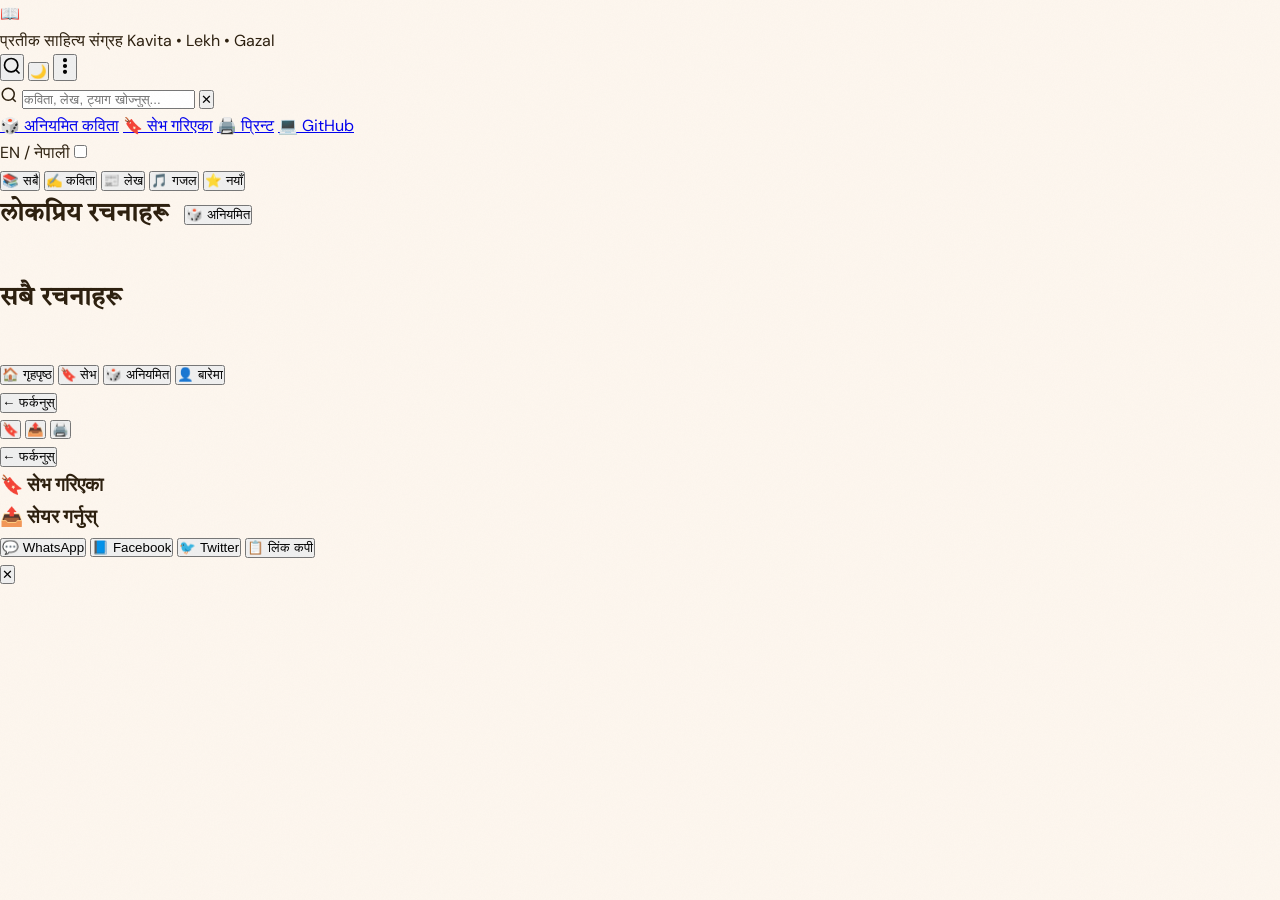
==== index.html @ ff5b73d1 "Add files via upload" ====
<!DOCTYPE html>
<html lang="ne" data-theme="light">
<head>
  <meta charset="UTF-8" />
  <meta name="viewport" content="width=device-width, initial-scale=1.0" />
  <title>प्रतीक साहित्य संग्रह</title>
  <link rel="stylesheet" href="css/style.css" />
  <link rel="stylesheet" href="css/print.css" media="print" />
  <link href="https://fonts.googleapis.com/css2?family=Tiro+Devanagari+Hindi:ital@0;1&family=Noto+Sans+Devanagari:wght@400;600;700&family=Playfair+Display:wght@700&family=DM+Sans:wght@400;500&display=swap" rel="stylesheet" />
</head>
<body>

<!-- HEADER -->
<header class="header" id="header">
  <div class="header-left">
    <div class="logo-icon">📖</div>
    <div class="logo-text">
      <span class="logo-main">प्रतीक साहित्य संग्रह</span>
      <span class="logo-sub">Kavita • Lekh • Gazal</span>
    </div>
  </div>
  <div class="header-right">
    <button class="icon-btn" id="searchToggleBtn" title="Search">
      <svg width="20" height="20" viewBox="0 0 24 24" fill="none" stroke="currentColor" stroke-width="2"><circle cx="11" cy="11" r="8"/><line x1="21" y1="21" x2="16.65" y2="16.65"/></svg>
    </button>
    <button class="icon-btn" id="themeBtn" title="Toggle Theme">🌙</button>
    <button class="icon-btn" id="menuBtn" title="Menu">
      <svg width="20" height="20" viewBox="0 0 24 24" fill="none" stroke="currentColor" stroke-width="2"><circle cx="12" cy="5" r="1.5" fill="currentColor"/><circle cx="12" cy="12" r="1.5" fill="currentColor"/><circle cx="12" cy="19" r="1.5" fill="currentColor"/></svg>
    </button>
  </div>
</header>

<!-- Search Bar -->
<div class="search-bar-wrap" id="searchBarWrap">
  <div class="search-inner">
    <svg width="18" height="18" viewBox="0 0 24 24" fill="none" stroke="currentColor" stroke-width="2"><circle cx="11" cy="11" r="8"/><line x1="21" y1="21" x2="16.65" y2="16.65"/></svg>
    <input type="text" id="searchInput" placeholder="कविता, लेख, ट्याग खोज्नुस्..." autocomplete="off" />
    <button id="searchClose">✕</button>
  </div>
  <div class="search-results" id="searchResults"></div>
</div>

<!-- 3-dots Dropdown Menu -->
<div class="dropdown-menu" id="dropdownMenu">
  <a href="#" onclick="showRandomPoem()">🎲 <span data-en="Random Poem" data-ne="अनियमित कविता">अनियमित कविता</span></a>
  <a href="#" onclick="showBookmarks()">🔖 <span data-en="Bookmarks" data-ne="सेभ गरिएका">सेभ गरिएका</span></a>
  <a href="#" onclick="window.print()">🖨️ <span data-en="Print" data-ne="प्रिन्ट">प्रिन्ट</span></a>
  <a href="https://github.com/pratik/kavita-sangrah" target="_blank">💻 <span data-en="GitHub" data-ne="GitHub">GitHub</span></a>
  <div class="menu-divider"></div>
  <div class="lang-toggle-wrap">
    <span>EN / नेपाली</span>
    <label class="toggle-switch">
      <input type="checkbox" id="langToggle" />
      <span class="slider"></span>
    </label>
  </div>
</div>

<!-- HERO / FEATURED SECTION (Swapping) -->
<section class="hero-section" id="heroSection">
  <div class="hero-slides" id="heroSlides">
    <!-- Slides inserted by JS -->
  </div>
  <div class="hero-dots" id="heroDots"></div>
</section>

<!-- CATEGORY TABS -->
<section class="category-tabs">
  <button class="tab active" data-filter="all">📚 <span data-en="All" data-ne="सबै">सबै</span></button>
  <button class="tab" data-filter="kavita">✍️ <span data-en="Poem" data-ne="कविता">कविता</span></button>
  <button class="tab" data-filter="lekh">📰 <span data-en="Essay" data-ne="लेख">लेख</span></button>
  <button class="tab" data-filter="gazal">🎵 <span data-en="Gazal" data-ne="गजल">गजल</span></button>
  <button class="tab" data-filter="new">⭐ <span data-en="New" data-ne="नयाँ">नयाँ</span></button>
</section>

<!-- TAG FILTER -->
<div class="tag-filter-wrap" id="tagFilterWrap">
  <!-- Tags inserted by JS -->
</div>

<!-- POPULAR SECTION -->
<section class="content-section">
  <div class="section-header">
    <h2 class="section-title" data-en="Popular Works" data-ne="लोकप्रिय रचनाहरू">लोकप्रिय रचनाहरू</h2>
    <button class="random-btn" onclick="showRandomPoem()">🎲 <span data-en="Random" data-ne="अनियमित">अनियमित</span></button>
  </div>
  <div class="cards-scroll" id="popularCards">
    <!-- Cards inserted by JS -->
  </div>
</section>

<!-- ALL WORKS SECTION -->
<section class="content-section">
  <div class="section-header">
    <h2 class="section-title" id="allWorksTitle" data-en="All Works" data-ne="सबै रचनाहरू">सबै रचनाहरू</h2>
  </div>
  <div class="cards-grid" id="allCards">
    <!-- Cards inserted by JS -->
  </div>
</section>

<!-- BOTTOM NAV -->
<nav class="bottom-nav">
  <button class="nav-item active" onclick="showSection('home')">
    <span class="nav-icon">🏠</span>
    <span class="nav-label" data-en="Home" data-ne="गृहपृष्ठ">गृहपृष्ठ</span>
  </button>
  <button class="nav-item" onclick="showSection('bookmarks')">
    <span class="nav-icon">🔖</span>
    <span class="nav-label" data-en="Bookmarks" data-ne="सेभ">सेभ</span>
  </button>
  <button class="nav-item" onclick="showRandomPoem()">
    <span class="nav-icon">🎲</span>
    <span class="nav-label" data-en="Random" data-ne="अनियमित">अनियमित</span>
  </button>
  <button class="nav-item" onclick="showSection('about')">
    <span class="nav-icon">👤</span>
    <span class="nav-label" data-en="About" data-ne="बारेमा">बारेमा</span>
  </button>
</nav>

<!-- POEM MODAL -->
<div class="modal-overlay" id="poemModal">
  <div class="modal-content">
    <div class="modal-header">
      <button class="modal-back" onclick="closeModal()">← <span data-en="Back" data-ne="फर्कनुस्">फर्कनुस्</span></button>
      <div class="modal-actions">
        <button class="icon-btn" id="bookmarkBtn" onclick="toggleBookmark()" title="Bookmark">🔖</button>
        <button class="icon-btn" onclick="sharePoem()" title="Share">📤</button>
        <button class="icon-btn" onclick="window.print()" title="Print">🖨️</button>
      </div>
    </div>
    <div class="modal-body" id="modalBody">
      <!-- Content inserted by JS -->
    </div>
  </div>
</div>

<!-- BOOKMARKS MODAL -->
<div class="modal-overlay" id="bookmarkModal">
  <div class="modal-content">
    <div class="modal-header">
      <button class="modal-back" onclick="closeBookmarkModal()">← <span data-en="Back" data-ne="फर्कनुस्">फर्कनुस्</span></button>
      <h3>🔖 <span data-en="Saved Poems" data-ne="सेभ गरिएका">सेभ गरिएका</span></h3>
    </div>
    <div class="modal-body" id="bookmarkBody"></div>
  </div>
</div>

<!-- SHARE MODAL -->
<div class="share-modal" id="shareModal">
  <div class="share-content">
    <h3>📤 <span data-en="Share" data-ne="सेयर गर्नुस्">सेयर गर्नुस्</span></h3>
    <div class="share-buttons">
      <button onclick="shareToWhatsApp()" class="share-btn whatsapp">💬 WhatsApp</button>
      <button onclick="shareToFacebook()" class="share-btn facebook">📘 Facebook</button>
      <button onclick="shareToTwitter()" class="share-btn twitter">🐦 Twitter</button>
      <button onclick="copyLink()" class="share-btn copy">📋 <span data-en="Copy Link" data-ne="लिंक कपी">लिंक कपी</span></button>
    </div>
    <button onclick="closeShareModal()" class="share-close">✕</button>
  </div>
</div>

<!-- TOAST -->
<div class="toast" id="toast"></div>

<script src="data/kavita.js"></script>
<script src="js/app.js"></script>
<script src="js/search.js"></script>
<script src="js/theme.js"></script>
<script src="js/bookmark.js"></script>
<script src="js/share.js"></script>
</body>
</html>
---- css/style.css ----
/* ============================================
   प्रतीक कविता संग्रह — Global Styles
   ============================================ */

@import url('https://fonts.googleapis.com/css2?family=Tiro+Devanagari+Sanskrit:ital@0;1&family=Playfair+Display:ital,wght@0,400;0,700;1,400&family=DM+Sans:wght@300;400;500&display=swap');

/* ── CSS Variables ── */
:root {
  --bg:         #fdf6ee;
  --bg-2:       #f5ece0;
  --surface:    #ffffff;
  --border:     #e2d5c3;
  --text:       #2c1f0e;
  --text-muted: #8a7060;
  --accent:     #c0392b;
  --accent-2:   #e67e22;
  --gold:       #b8860b;
  --ink:        #1a0f02;
  --shadow:     rgba(44, 31, 14, 0.12);
  --transition: 0.35s cubic-bezier(0.4, 0, 0.2, 1);
}

[data-theme="dark"] {
  --bg:         #0d0905;
  --bg-2:       #150e07;
  --surface:    #1e1408;
  --border:     #3a2a1a;
  --text:       #f0e6d3;
  --text-muted: #9a8070;
  --accent:     #e05a4e;
  --accent-2:   #f39c12;
  --gold:       #d4a017;
  --ink:        #fdf6ee;
  --shadow:     rgba(0, 0, 0, 0.5);
}

/* ── Reset ── */
*, *::before, *::after { box-sizing: border-box; margin: 0; padding: 0; }

html { scroll-behavior: smooth; }

body {
  font-family: 'DM Sans', sans-serif;
  background-color: var(--bg);
  color: var(--text);
  line-height: 1.7;
  transition: background-color var(--transition), color var(--transition);
  overflow-x: hidden;
}

/* ── Scrollbar ── */
::-webkit-scrollbar { width: 6px; }
::-webkit-scrollbar-track { background: var(--bg-2); }
::-webkit-scrollbar-thumb { background: var(--gold); border-radius: 3px; }

/* ── Paper texture overlay ── */
body::before {
  content: '';
  position: fixed;
  inset: 0;
  background-image: url("data:image/svg+xml,%3Csvg xmlns='http://www.w3.org/2000/svg' width='300' height='300'%3E%3Cfilter id='n'%3E%3CfeTurbulence type='fractalNoise' baseFrequency='0.75' numOctaves='4' stitchTiles='stitch'/%3E%3C/filter%3E%3Crect width='300' height='300' filter='url(%23n)' opacity='0.035'/%3E%3C/svg%3E");
  pointer-events: none;
  z-index: 0;
  opacity: 0.6;
}

/* ── Nav ── */
.nav {
  position: fixed;
  top: 0; left: 0; right: 0;
  z-index: 100;
  display: flex;
  align-items: center;
  justify-content: space-between;
  padding: 1rem 2.5rem;
  background: var(--bg);
  border-bottom: 1px solid var(--border);
  backdrop-filter: blur(12px);
  -webkit-backdrop-filter: blur(12px);
  transition: all var(--transition);
}

.nav-logo {
  font-family: 'Tiro Devanagari Sanskrit', serif;
  font-size: 1.3rem;
  color: var(--accent);
  text-decoration: none;
  letter-spacing: 0.02em;
}

.nav-right { display: flex; align-items: center; gap: 1.5rem; }

.nav-link {
  font-size: 0.85rem;
  color: var(--text-muted);
  text-decoration: none;
  letter-spacing: 0.08em;
  text-transform: uppercase;
  transition: color var(--transition);
}
.nav-link:hover { color: var(--accent); }

/* Dark mode toggle */
.theme-toggle {
  width: 44px; height: 24px;
  background: var(--border);
  border-radius: 12px;
  border: none;
  cursor: pointer;
  position: relative;
  transition: background var(--transition);
}
.theme-toggle::after {
  content: '☀️';
  position: absolute;
  left: 3px; top: 3px;
  width: 18px; height: 18px;
  border-radius: 50%;
  font-size: 11px;
  display: flex; align-items: center; justify-content: center;
  transition: transform var(--transition), content var(--transition);
}
[data-theme="dark"] .theme-toggle { background: var(--accent); }
[data-theme="dark"] .theme-toggle::after {
  content: '🌙';
  transform: translateX(20px);
}

/* ── Hero ── */
.hero {
  min-height: 100vh;
  display: flex;
  flex-direction: column;
  align-items: center;
  justify-content: center;
  text-align: center;
  padding: 8rem 2rem 4rem;
  position: relative;
}

.hero-ornament {
  font-size: 2rem;
  color: var(--gold);
  opacity: 0.6;
  margin-bottom: 1.5rem;
  animation: float 3s ease-in-out infinite;
}

@keyframes float {
  0%, 100% { transform: translateY(0); }
  50% { transform: translateY(-8px); }
}

.hero-title {
  font-family: 'Tiro Devanagari Sanskrit', serif;
  font-size: clamp(2.8rem, 8vw, 6rem);
  line-height: 1.15;
  color: var(--ink);
  letter-spacing: -0.01em;
  margin-bottom: 0.5rem;
  opacity: 0;
  transform: translateY(30px);
  animation: fadeUp 0.9s 0.2s forwards;
}

.hero-subtitle {
  font-family: 'Playfair Display', serif;
  font-style: italic;
  font-size: clamp(1rem, 2.5vw, 1.4rem);
  color: var(--text-muted);
  margin-bottom: 2.5rem;
  opacity: 0;
  animation: fadeUp 0.9s 0.45s forwards;
}

.hero-divider {
  width: 80px; height: 2px;
  background: linear-gradient(90deg, transparent, var(--gold), transparent);
  margin: 0 auto 2rem;
  opacity: 0;
  animation: fadeUp 0.9s 0.6s forwards;
}

.hero-desc {
  max-width: 560px;
  font-size: 1rem;
  color: var(--text-muted);
  opacity: 0;
  animation: fadeUp 0.9s 0.75s forwards;
}

/* ── News Ticker ── */
.news-bar {
  width: 100%;
  background: var(--accent);
  color: #fff;
  padding: 0.55rem 0;
  overflow: hidden;
  position: relative;
}

.news-track {
  display: flex;
  gap: 4rem;
  animation: ticker 30s linear infinite;
  white-space: nowrap;
}

.news-track:hover { animation-play-state: paused; }

.news-item {
  font-size: 0.82rem;
  letter-spacing: 0.06em;
  text-transform: uppercase;
  flex-shrink: 0;
  display: flex;
  align-items: center;
  gap: 0.5rem;
}

.news-dot { color: var(--gold); font-size: 1rem; }

@keyframes ticker {
  0%   { transform: translateX(0); }
  100% { transform: translateX(-50%); }
}

/* ── Search ── */
.search-section {
  padding: 3rem 2rem 1rem;
  max-width: 700px;
  margin: 0 auto;
}

.search-wrap {
  position: relative;
}

.search-input {
  width: 100%;
  padding: 1rem 1.5rem 1rem 3.2rem;
  font-family: 'Tiro Devanagari Sanskrit', serif;
  font-size: 1.05rem;
  background: var(--surface);
  border: 1.5px solid var(--border);
  border-radius: 50px;
  color: var(--text);
  outline: none;
  transition: all var(--transition);
  box-shadow: 0 2px 20px var(--shadow);
}

.search-input:focus {
  border-color: var(--accent);
  box-shadow: 0 4px 30px var(--shadow), 0 0 0 3px rgba(192, 57, 43, 0.1);
}

.search-icon {
  position: absolute;
  left: 1.1rem; top: 50%;
  transform: translateY(-50%);
  color: var(--text-muted);
  font-size: 1.1rem;
  pointer-events: none;
}

.search-count {
  text-align: center;
  margin-top: 0.75rem;
  font-size: 0.82rem;
  color: var(--text-muted);
  letter-spacing: 0.04em;
  min-height: 1.2em;
}

/* ── Kavita Grid ── */
.kavita-section {
  padding: 2rem 2rem 5rem;
  max-width: 1200px;
  margin: 0 auto;
}

.section-header {
  display: flex;
  align-items: center;
  gap: 1rem;
  margin-bottom: 2.5rem;
}

.section-title {
  font-family: 'Tiro Devanagari Sanskrit', serif;
  font-size: 1.6rem;
  color: var(--text);
}

.section-line {
  flex: 1;
  height: 1px;
  background: var(--border);
}

.kavita-grid {
  display: grid;
  grid-template-columns: repeat(auto-fill, minmax(300px, 1fr));
  gap: 1.5rem;
}

/* ── Kavita Card ── */
.kavita-card {
  background: var(--surface);
  border: 1px solid var(--border);
  border-radius: 4px;
  padding: 2rem;
  text-decoration: none;
  color: inherit;
  position: relative;
  overflow: hidden;
  transition: all var(--transition);
  cursor: pointer;
  display: block;
  opacity: 0;
  transform: translateY(20px);
  animation: fadeUp 0.6s forwards;
}

.kavita-card:nth-child(1) { animation-delay: 0.05s; }
.kavita-card:nth-child(2) { animation-delay: 0.1s; }
.kavita-card:nth-child(3) { animation-delay: 0.15s; }
.kavita-card:nth-child(4) { animation-delay: 0.2s; }
.kavita-card:nth-child(5) { animation-delay: 0.25s; }
.kavita-card:nth-child(6) { animation-delay: 0.3s; }

.kavita-card::before {
  content: '';
  position: absolute;
  left: 0; top: 0; bottom: 0;
  width: 3px;
  background: var(--accent);
  transform: scaleY(0);
  transition: transform var(--transition);
}

.kavita-card:hover {
  border-color: var(--accent);
  box-shadow: 0 8px 40px var(--shadow);
  transform: translateY(-4px);
}

.kavita-card:hover::before { transform: scaleY(1); }

.kavita-card-num {
  font-family: 'Playfair Display', serif;
  font-size: 2.5rem;
  color: var(--border);
  position: absolute;
  right: 1.5rem; top: 1rem;
  line-height: 1;
  transition: color var(--transition);
}

.kavita-card:hover .kavita-card-num { color: var(--accent); opacity: 0.3; }

.kavita-card-tag {
  display: inline-block;
  font-size: 0.7rem;
  letter-spacing: 0.1em;
  text-transform: uppercase;
  color: var(--accent);
  background: rgba(192, 57, 43, 0.08);
  padding: 0.2rem 0.6rem;
  border-radius: 2px;
  margin-bottom: 0.8rem;
}

.kavita-card-title {
  font-family: 'Tiro Devanagari Sanskrit', serif;
  font-size: 1.4rem;
  color: var(--ink);
  margin-bottom: 0.6rem;
  line-height: 1.3;
}

.kavita-card-preview {
  font-size: 0.9rem;
  color: var(--text-muted);
  line-height: 1.6;
  display: -webkit-box;
  -webkit-line-clamp: 3;
  -webkit-box-orient: vertical;
  overflow: hidden;
}

.kavita-card-footer {
  display: flex;
  align-items: center;
  justify-content: space-between;
  margin-top: 1.5rem;
  padding-top: 1rem;
  border-top: 1px solid var(--border);
  font-size: 0.78rem;
  color: var(--text-muted);
}

.kavita-card-arrow {
  font-size: 1rem;
  color: var(--accent);
  opacity: 0;
  transform: translateX(-4px);
  transition: all var(--transition);
}

.kavita-card:hover .kavita-card-arrow {
  opacity: 1;
  transform: translateX(0);
}

/* No results */
.no-results {
  text-align: center;
  padding: 4rem;
  color: var(--text-muted);
  font-family: 'Tiro Devanagari Sanskrit', serif;
  font-size: 1.2rem;
  display: none;
  grid-column: 1/-1;
}

/* ── Individual Kavita Page ── */
.kavita-page {
  min-height: 100vh;
  padding: 8rem 2rem 5rem;
}

.kavita-container {
  max-width: 680px;
  margin: 0 auto;
}

.kavita-back {
  display: inline-flex;
  align-items: center;
  gap: 0.5rem;
  color: var(--text-muted);
  text-decoration: none;
  font-size: 0.85rem;
  letter-spacing: 0.06em;
  text-transform: uppercase;
  margin-bottom: 3rem;
  transition: color var(--transition);
}
.kavita-back:hover { color: var(--accent); }

.kavita-meta {
  margin-bottom: 0.5rem;
  display: flex;
  align-items: center;
  gap: 1rem;
}

.kavita-page-tag {
  font-size: 0.7rem;
  letter-spacing: 0.1em;
  text-transform: uppercase;
  color: var(--accent);
}

.kavita-page-date {
  font-size: 0.78rem;
  color: var(--text-muted);
}

.kavita-page-title {
  font-family: 'Tiro Devanagari Sanskrit', serif;
  font-size: clamp(2rem, 5vw, 3.2rem);
  color: var(--ink);
  line-height: 1.2;
  margin-bottom: 2.5rem;
}

.kavita-divider {
  display: flex;
  align-items: center;
  gap: 1rem;
  margin-bottom: 3rem;
  color: var(--gold);
  font-size: 1.1rem;
}
.kavita-divider::before,
.kavita-divider::after {
  content: '';
  flex: 1;
  height: 1px;
  background: var(--border);
}

.kavita-body {
  font-family: 'Tiro Devanagari Sanskrit', serif;
  font-size: clamp(1.1rem, 2.5vw, 1.3rem);
  line-height: 2.1;
  color: var(--text);
}

.kavita-body p {
  margin-bottom: 1.5rem;
}

.kavita-body .stanza {
  margin-bottom: 2.5rem;
  padding-left: 1rem;
  border-left: 2px solid var(--border);
}

.kavita-body .stanza:hover {
  border-left-color: var(--accent);
}

/* ── Footer ── */
footer {
  background: var(--bg-2);
  border-top: 1px solid var(--border);
  padding: 2rem;
  text-align: center;
  font-size: 0.82rem;
  color: var(--text-muted);
}

footer span { color: var(--accent); }

/* ── Animations ── */
@keyframes fadeUp {
  to { opacity: 1; transform: translateY(0); }
}

/* ── Responsive ── */
@media (max-width: 640px) {
  .nav { padding: 1rem 1.2rem; }
  .hero { padding: 7rem 1.2rem 3rem; }
  .kavita-grid { grid-template-columns: 1fr; }
  .kavita-section { padding: 1.5rem 1.2rem 4rem; }
}
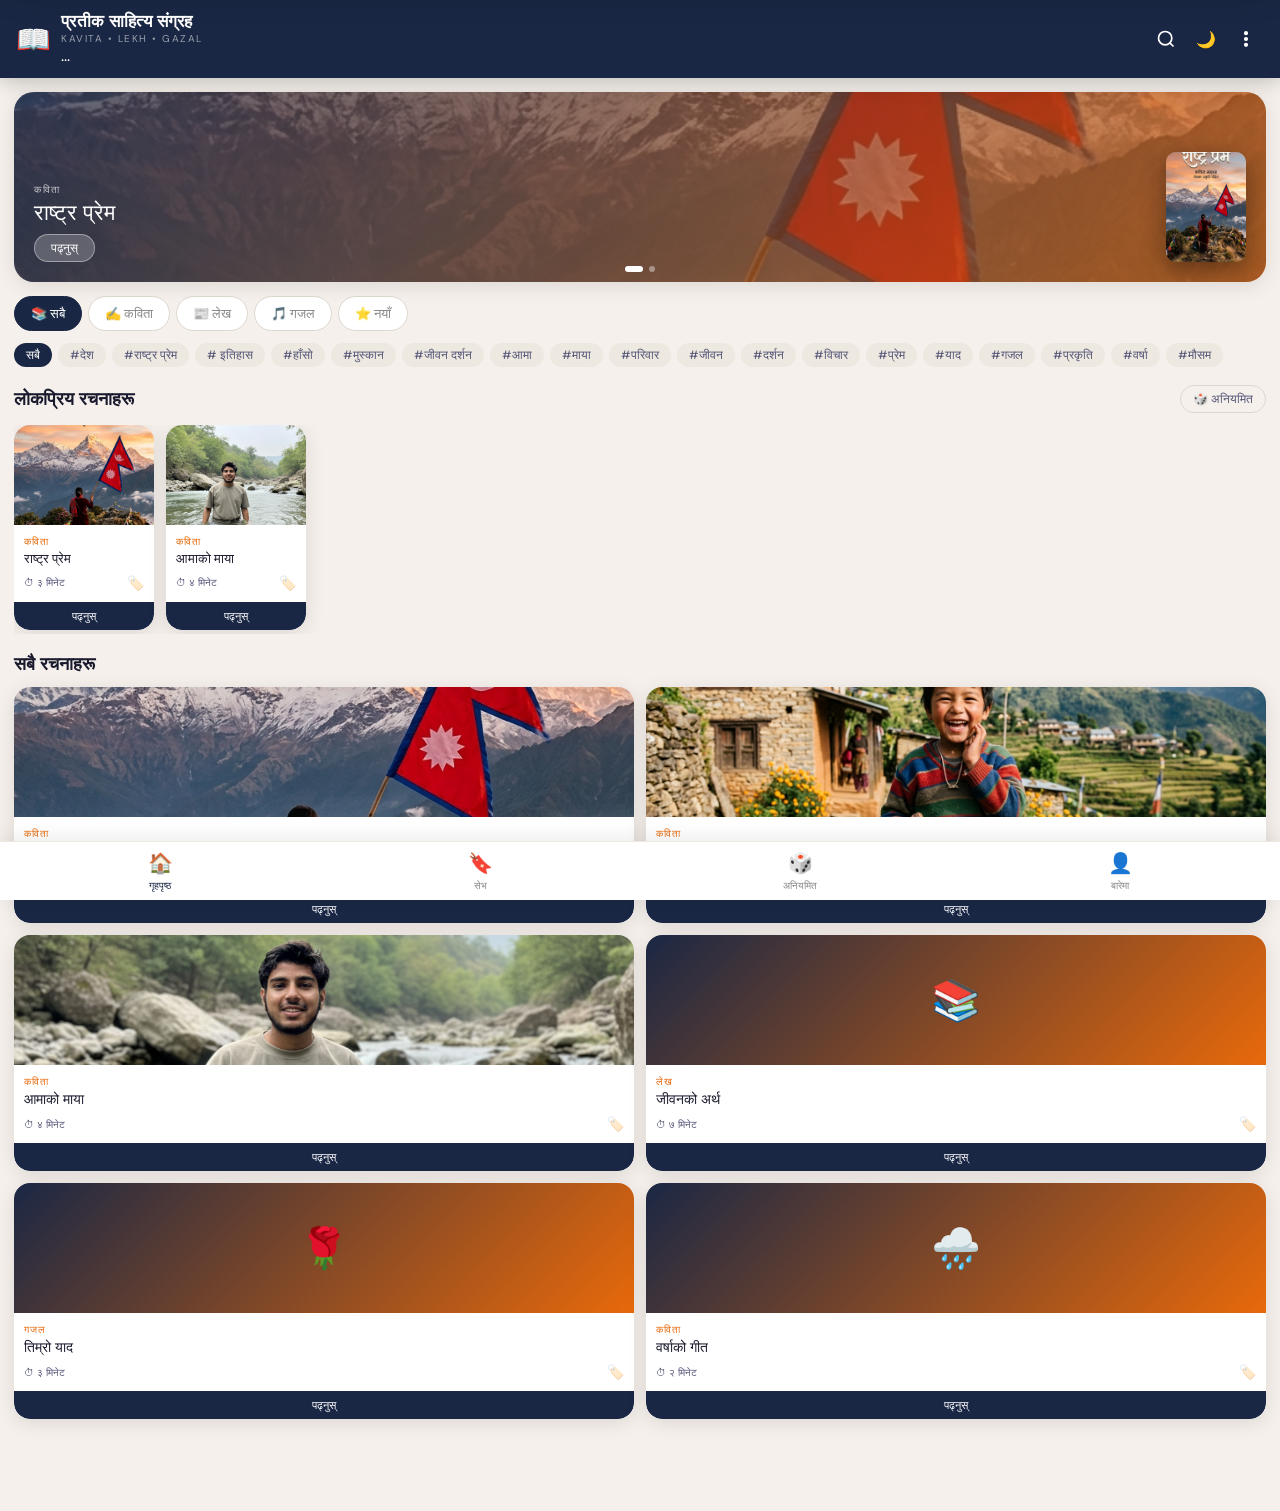
==== commit 8659f032: "Update index.html" ====
--- a/index.html
+++ b/index.html
@@ -17,6 +17,7 @@
     <div class="logo-text">
       <span class="logo-main">प्रतीक साहित्य संग्रह</span>
       <span class="logo-sub">Kavita • Lekh • Gazal</span>
+      <span class="logo-clock" id="liveClock">...</span>
     </div>
   </div>
   <div class="header-right">
--- a/css/style.css
+++ b/css/style.css
@@ -1,540 +1,720 @@
-/* ============================================
-   प्रतीक कविता संग्रह — Global Styles
-   ============================================ */
-
-@import url('https://fonts.googleapis.com/css2?family=Tiro+Devanagari+Sanskrit:ital@0;1&family=Playfair+Display:ital,wght@0,400;0,700;1,400&family=DM+Sans:wght@300;400;500&display=swap');
-
-/* ── CSS Variables ── */
+/* ===== CSS VARIABLES ===== */
 :root {
-  --bg:         #fdf6ee;
-  --bg-2:       #f5ece0;
-  --surface:    #ffffff;
-  --border:     #e2d5c3;
-  --text:       #2c1f0e;
-  --text-muted: #8a7060;
-  --accent:     #c0392b;
-  --accent-2:   #e67e22;
-  --gold:       #b8860b;
-  --ink:        #1a0f02;
-  --shadow:     rgba(44, 31, 14, 0.12);
-  --transition: 0.35s cubic-bezier(0.4, 0, 0.2, 1);
+  --bg: #f5f0eb;
+  --bg2: #ffffff;
+  --bg3: #ede8e0;
+  --header-bg: #1a2744;
+  --header-text: #ffffff;
+  --text: #1a1a2e;
+  --text2: #555577;
+  --accent: #e8690a;
+  --accent2: #1a2744;
+  --card-bg: #ffffff;
+  --card-shadow: 0 4px 20px rgba(0,0,0,0.10);
+  --border: #ddd8cf;
+  --tab-active: #1a2744;
+  --tab-text: #888;
+  --radius: 16px;
+  --radius-sm: 10px;
+  --modal-bg: #f5f0eb;
+  --nav-bg: #ffffff;
+  --nav-border: #ede8e0;
+  --tag-bg: #ede8e0;
+  --tag-active: #1a2744;
+  --tag-active-text: #fff;
+  --transition: 0.3s cubic-bezier(0.4,0,0.2,1);
 }
 
 [data-theme="dark"] {
-  --bg:         #0d0905;
-  --bg-2:       #150e07;
-  --surface:    #1e1408;
-  --border:     #3a2a1a;
-  --text:       #f0e6d3;
-  --text-muted: #9a8070;
-  --accent:     #e05a4e;
-  --accent-2:   #f39c12;
-  --gold:       #d4a017;
-  --ink:        #fdf6ee;
-  --shadow:     rgba(0, 0, 0, 0.5);
-}
-
-/* ── Reset ── */
+  --bg: #0f1117;
+  --bg2: #1a1d27;
+  --bg3: #22263a;
+  --header-bg: #0a0d18;
+  --header-text: #e8e0ff;
+  --text: #e8e0ff;
+  --text2: #9090b0;
+  --accent: #ff8c3a;
+  --accent2: #a78bfa;
+  --card-bg: #1a1d27;
+  --card-shadow: 0 4px 20px rgba(0,0,0,0.40);
+  --border: #2a2d3e;
+  --tab-active: #a78bfa;
+  --tab-text: #6060a0;
+  --modal-bg: #0f1117;
+  --nav-bg: #1a1d27;
+  --nav-border: #2a2d3e;
+  --tag-bg: #22263a;
+  --tag-active: #a78bfa;
+  --tag-active-text: #0f1117;
+}
+
+/* ===== RESET ===== */
 *, *::before, *::after { box-sizing: border-box; margin: 0; padding: 0; }
-
 html { scroll-behavior: smooth; }
-
 body {
+  font-family: 'Noto Sans Devanagari', 'DM Sans', sans-serif;
+  background: var(--bg);
+  color: var(--text);
+  min-height: 100vh;
+  padding-bottom: 80px;
+  transition: background var(--transition), color var(--transition);
+}
+
+/* ===== HEADER ===== */
+.header {
+  position: sticky;
+  top: 0;
+  z-index: 100;
+  display: flex;
+  align-items: center;
+  justify-content: space-between;
+  padding: 12px 16px;
+  background: var(--header-bg);
+  color: var(--header-text);
+  box-shadow: 0 2px 20px rgba(0,0,0,0.25);
+}
+.header-left { display: flex; align-items: center; gap: 10px; }
+.logo-icon { font-size: 28px; }
+.logo-text { display: flex; flex-direction: column; }
+.logo-main {
+  font-family: 'Tiro Devanagari Hindi', serif;
+  font-size: 17px;
+  font-weight: 700;
+  letter-spacing: 0.3px;
+  color: #fff;
+}
+.logo-sub {
+  font-size: 10px;
+  color: rgba(255,255,255,0.55);
+  letter-spacing: 1.5px;
+  text-transform: uppercase;
   font-family: 'DM Sans', sans-serif;
-  background-color: var(--bg);
+}
+.header-right { display: flex; align-items: center; gap: 4px; }
+.icon-btn {
+  background: none;
+  border: none;
+  color: var(--header-text);
+  cursor: pointer;
+  padding: 8px;
+  border-radius: 50%;
+  font-size: 16px;
+  display: flex;
+  align-items: center;
+  justify-content: center;
+  transition: background var(--transition);
+}
+.icon-btn:hover { background: rgba(255,255,255,0.15); }
+
+/* ===== SEARCH BAR ===== */
+.search-bar-wrap {
+  position: fixed;
+  top: 0; left: 0; right: 0;
+  z-index: 200;
+  background: var(--bg2);
+  transform: translateY(-110%);
+  transition: transform 0.35s cubic-bezier(0.4,0,0.2,1);
+  box-shadow: 0 4px 30px rgba(0,0,0,0.15);
+  border-bottom-left-radius: 20px;
+  border-bottom-right-radius: 20px;
+}
+.search-bar-wrap.open { transform: translateY(0); }
+.search-inner {
+  display: flex;
+  align-items: center;
+  gap: 10px;
+  padding: 16px;
+  color: var(--text2);
+}
+.search-inner input {
+  flex: 1;
+  border: none;
+  outline: none;
+  background: transparent;
+  font-size: 16px;
+  font-family: inherit;
   color: var(--text);
-  line-height: 1.7;
-  transition: background-color var(--transition), color var(--transition);
-  overflow-x: hidden;
-}
-
-/* ── Scrollbar ── */
-::-webkit-scrollbar { width: 6px; }
-::-webkit-scrollbar-track { background: var(--bg-2); }
-::-webkit-scrollbar-thumb { background: var(--gold); border-radius: 3px; }
-
-/* ── Paper texture overlay ── */
-body::before {
+}
+.search-inner input::placeholder { color: var(--text2); }
+#searchClose {
+  background: none;
+  border: none;
+  font-size: 18px;
+  cursor: pointer;
+  color: var(--text2);
+  padding: 4px 8px;
+}
+.search-results {
+  padding: 0 16px 16px;
+  max-height: 60vh;
+  overflow-y: auto;
+}
+.search-result-item {
+  display: flex;
+  align-items: center;
+  gap: 12px;
+  padding: 12px;
+  border-radius: var(--radius-sm);
+  cursor: pointer;
+  transition: background var(--transition);
+}
+.search-result-item:hover { background: var(--bg3); }
+.search-result-cover {
+  width: 44px; height: 60px;
+  border-radius: 6px;
+  object-fit: cover;
+  background: var(--bg3);
+}
+.search-result-info .title { font-weight: 600; font-size: 14px; }
+.search-result-info .meta { font-size: 12px; color: var(--text2); margin-top: 2px; }
+.search-no-result { color: var(--text2); text-align: center; padding: 24px; }
+
+/* ===== DROPDOWN MENU ===== */
+.dropdown-menu {
+  position: fixed;
+  top: 60px; right: 12px;
+  z-index: 300;
+  background: var(--bg2);
+  border-radius: var(--radius);
+  box-shadow: 0 8px 40px rgba(0,0,0,0.20);
+  padding: 8px;
+  min-width: 200px;
+  border: 1px solid var(--border);
+  opacity: 0;
+  pointer-events: none;
+  transform: scale(0.92) translateY(-10px);
+  transform-origin: top right;
+  transition: opacity 0.22s, transform 0.22s cubic-bezier(0.4,0,0.2,1);
+}
+.dropdown-menu.open {
+  opacity: 1;
+  pointer-events: all;
+  transform: scale(1) translateY(0);
+}
+.dropdown-menu a {
+  display: flex;
+  align-items: center;
+  gap: 10px;
+  padding: 10px 14px;
+  border-radius: var(--radius-sm);
+  text-decoration: none;
+  color: var(--text);
+  font-size: 14px;
+  transition: background var(--transition);
+}
+.dropdown-menu a:hover { background: var(--bg3); }
+.menu-divider { height: 1px; background: var(--border); margin: 6px 0; }
+.lang-toggle-wrap {
+  display: flex;
+  align-items: center;
+  justify-content: space-between;
+  padding: 10px 14px;
+  font-size: 13px;
+  color: var(--text2);
+}
+.toggle-switch { position: relative; display: inline-block; width: 38px; height: 20px; }
+.toggle-switch input { opacity: 0; width: 0; height: 0; }
+.slider {
+  position: absolute; inset: 0;
+  background: var(--border);
+  border-radius: 20px;
+  cursor: pointer;
+  transition: background 0.3s;
+}
+.slider::before {
   content: '';
+  position: absolute;
+  width: 14px; height: 14px;
+  left: 3px; top: 3px;
+  background: white;
+  border-radius: 50%;
+  transition: transform 0.3s;
+}
+input:checked + .slider { background: var(--accent2); }
+input:checked + .slider::before { transform: translateX(18px); }
+
+/* ===== HERO / FEATURED SLIDES ===== */
+.hero-section {
+  margin: 14px 14px 0;
+  border-radius: 20px;
+  overflow: hidden;
+  position: relative;
+  height: 190px;
+  box-shadow: var(--card-shadow);
+}
+.hero-slides {
+  display: flex;
+  height: 100%;
+  transition: transform 0.55s cubic-bezier(0.4,0,0.2,1);
+}
+.hero-slide {
+  min-width: 100%;
+  height: 100%;
+  position: relative;
+  display: flex;
+  align-items: flex-end;
+  padding: 20px;
+  background: linear-gradient(135deg, #1a2744 0%, #e8690a 100%);
+  cursor: pointer;
+}
+.hero-slide-bg {
+  position: absolute; inset: 0;
+  object-fit: cover;
+  width: 100%; height: 100%;
+  opacity: 0.35;
+}
+.hero-slide-info { position: relative; z-index: 1; flex: 1; }
+.hero-slide-tag {
+  font-size: 10px;
+  letter-spacing: 1.5px;
+  text-transform: uppercase;
+  color: rgba(255,255,255,0.7);
+  font-family: 'DM Sans', sans-serif;
+  margin-bottom: 4px;
+}
+.hero-slide-title {
+  font-family: 'Tiro Devanagari Hindi', serif;
+  font-size: 22px;
+  color: #fff;
+  line-height: 1.2;
+  margin-bottom: 8px;
+}
+.hero-slide-btn {
+  display: inline-block;
+  background: rgba(255,255,255,0.22);
+  color: #fff;
+  border: 1px solid rgba(255,255,255,0.4);
+  border-radius: 20px;
+  padding: 5px 16px;
+  font-size: 12px;
+  cursor: pointer;
+  backdrop-filter: blur(4px);
+  font-family: 'DM Sans', sans-serif;
+}
+.hero-slide-cover {
+  width: 80px; height: 110px;
+  border-radius: 10px;
+  object-fit: cover;
+  box-shadow: 0 8px 24px rgba(0,0,0,0.4);
+  background: rgba(255,255,255,0.2);
+  position: relative; z-index: 1;
+  display: flex; align-items: center; justify-content: center;
+  font-size: 36px;
+}
+.hero-dots {
+  position: absolute;
+  bottom: 10px;
+  left: 50%;
+  transform: translateX(-50%);
+  display: flex;
+  gap: 6px;
+  z-index: 2;
+}
+.hero-dot {
+  width: 6px; height: 6px;
+  border-radius: 50%;
+  background: rgba(255,255,255,0.4);
+  cursor: pointer;
+  transition: all 0.3s;
+}
+.hero-dot.active {
+  background: #fff;
+  width: 18px;
+  border-radius: 3px;
+}
+
+/* ===== CATEGORY TABS ===== */
+.category-tabs {
+  display: flex;
+  gap: 6px;
+  padding: 14px 14px 6px;
+  overflow-x: auto;
+  scrollbar-width: none;
+}
+.category-tabs::-webkit-scrollbar { display: none; }
+.tab {
+  flex-shrink: 0;
+  padding: 8px 16px;
+  border-radius: 20px;
+  border: 1.5px solid var(--border);
+  background: var(--bg2);
+  color: var(--tab-text);
+  font-size: 13px;
+  cursor: pointer;
+  font-family: inherit;
+  transition: all var(--transition);
+  white-space: nowrap;
+}
+.tab.active {
+  background: var(--tab-active);
+  color: #fff;
+  border-color: var(--tab-active);
+}
+
+/* ===== TAG FILTER ===== */
+.tag-filter-wrap {
+  display: flex;
+  gap: 6px;
+  padding: 6px 14px 10px;
+  overflow-x: auto;
+  scrollbar-width: none;
+}
+.tag-filter-wrap::-webkit-scrollbar { display: none; }
+.tag-chip {
+  flex-shrink: 0;
+  padding: 4px 12px;
+  border-radius: 12px;
+  background: var(--tag-bg);
+  color: var(--text2);
+  font-size: 12px;
+  cursor: pointer;
+  border: none;
+  font-family: inherit;
+  transition: all var(--transition);
+}
+.tag-chip.active {
+  background: var(--tag-active);
+  color: var(--tag-active-text);
+}
+
+/* ===== SECTION ===== */
+.content-section { padding: 8px 14px 12px; }
+.section-header {
+  display: flex;
+  align-items: center;
+  justify-content: space-between;
+  margin-bottom: 12px;
+}
+.section-title {
+  font-family: 'Tiro Devanagari Hindi', serif;
+  font-size: 18px;
+  color: var(--text);
+}
+.random-btn {
+  background: none;
+  border: 1.5px solid var(--border);
+  color: var(--text2);
+  border-radius: 20px;
+  padding: 5px 12px;
+  font-size: 12px;
+  cursor: pointer;
+  font-family: inherit;
+  transition: all var(--transition);
+}
+.random-btn:hover { background: var(--accent); color: #fff; border-color: var(--accent); }
+
+/* ===== HORIZONTAL SCROLL CARDS ===== */
+.cards-scroll {
+  display: flex;
+  gap: 12px;
+  overflow-x: auto;
+  scrollbar-width: none;
+  padding-bottom: 4px;
+}
+.cards-scroll::-webkit-scrollbar { display: none; }
+
+/* ===== GRID CARDS ===== */
+.cards-grid {
+  display: grid;
+  grid-template-columns: repeat(2, 1fr);
+  gap: 12px;
+}
+
+/* ===== CARD ===== */
+.card {
+  background: var(--card-bg);
+  border-radius: var(--radius);
+  overflow: hidden;
+  box-shadow: var(--card-shadow);
+  cursor: pointer;
+  transition: transform 0.22s, box-shadow 0.22s;
+  position: relative;
+  animation: fadeUp 0.4s ease both;
+}
+.card:hover { transform: translateY(-3px); box-shadow: 0 8px 32px rgba(0,0,0,0.16); }
+.card-scroll { min-width: 140px; max-width: 140px; }
+.card-cover {
+  width: 100%;
+  height: 130px;
+  object-fit: cover;
+  background: linear-gradient(135deg, var(--accent2), var(--accent));
+  display: flex;
+  align-items: center;
+  justify-content: center;
+  font-size: 40px;
+}
+.card-scroll .card-cover { height: 100px; }
+.card-body { padding: 10px; }
+.card-category {
+  font-size: 10px;
+  letter-spacing: 1px;
+  text-transform: uppercase;
+  color: var(--accent);
+  font-family: 'DM Sans', sans-serif;
+  margin-bottom: 3px;
+}
+.card-title {
+  font-family: 'Tiro Devanagari Hindi', serif;
+  font-size: 14px;
+  line-height: 1.3;
+  color: var(--text);
+  display: -webkit-box;
+  -webkit-line-clamp: 2;
+  -webkit-box-orient: vertical;
+  overflow: hidden;
+}
+.card-scroll .card-title { font-size: 13px; }
+.card-meta {
+  display: flex;
+  align-items: center;
+  justify-content: space-between;
+  margin-top: 6px;
+}
+.card-read-time { font-size: 10px; color: var(--text2); font-family: 'DM Sans', sans-serif; }
+.card-bookmark {
+  font-size: 14px;
+  opacity: 0.5;
+}
+.card-bookmark.saved { opacity: 1; }
+.card-read-btn {
+  display: block;
+  width: 100%;
+  background: var(--accent2);
+  color: #fff;
+  border: none;
+  border-radius: 0 0 var(--radius) var(--radius);
+  padding: 7px;
+  font-size: 11px;
+  cursor: pointer;
+  font-family: inherit;
+  transition: background var(--transition);
+}
+.card-read-btn:hover { background: var(--accent); }
+
+/* ===== MODAL ===== */
+.modal-overlay {
   position: fixed;
   inset: 0;
-  background-image: url("data:image/svg+xml,%3Csvg xmlns='http://www.w3.org/2000/svg' width='300' height='300'%3E%3Cfilter id='n'%3E%3CfeTurbulence type='fractalNoise' baseFrequency='0.75' numOctaves='4' stitchTiles='stitch'/%3E%3C/filter%3E%3Crect width='300' height='300' filter='url(%23n)' opacity='0.035'/%3E%3C/svg%3E");
+  z-index: 500;
+  background: var(--modal-bg);
+  transform: translateX(100%);
+  transition: transform 0.38s cubic-bezier(0.4,0,0.2,1);
+  overflow-y: auto;
+  padding-bottom: 40px;
+}
+.modal-overlay.open { transform: translateX(0); }
+.modal-header {
+  display: flex;
+  align-items: center;
+  justify-content: space-between;
+  padding: 14px 16px;
+  position: sticky;
+  top: 0;
+  background: var(--modal-bg);
+  z-index: 10;
+  border-bottom: 1px solid var(--border);
+}
+.modal-back {
+  background: none;
+  border: none;
+  color: var(--text);
+  font-size: 14px;
+  cursor: pointer;
+  font-family: inherit;
+  display: flex;
+  align-items: center;
+  gap: 4px;
+}
+.modal-actions { display: flex; gap: 4px; }
+.modal-actions .icon-btn { color: var(--text); }
+.modal-body { padding: 20px 16px; }
+.poem-cover-large {
+  width: 100%;
+  max-height: 220px;
+  object-fit: cover;
+  border-radius: var(--radius);
+  background: linear-gradient(135deg, var(--accent2), var(--accent));
+  display: flex;
+  align-items: center;
+  justify-content: center;
+  font-size: 60px;
+  margin-bottom: 20px;
+}
+.poem-title-large {
+  font-family: 'Tiro Devanagari Hindi', serif;
+  font-size: 26px;
+  line-height: 1.3;
+  margin-bottom: 8px;
+  color: var(--text);
+}
+.poem-meta-row {
+  display: flex;
+  align-items: center;
+  gap: 12px;
+  margin-bottom: 16px;
+  flex-wrap: wrap;
+}
+.poem-meta-badge {
+  background: var(--tag-bg);
+  color: var(--text2);
+  padding: 4px 10px;
+  border-radius: 10px;
+  font-size: 11px;
+  font-family: 'DM Sans', sans-serif;
+}
+.poem-meta-badge.accent { background: var(--accent); color: #fff; }
+.poem-divider { height: 1px; background: var(--border); margin: 16px 0; }
+.poem-content {
+  font-family: 'Tiro Devanagari Hindi', serif;
+  font-size: 17px;
+  line-height: 2;
+  color: var(--text);
+  white-space: pre-wrap;
+}
+.poem-tags { display: flex; flex-wrap: wrap; gap: 6px; margin-top: 20px; }
+.poem-tag {
+  background: var(--tag-bg);
+  color: var(--text2);
+  padding: 4px 10px;
+  border-radius: 10px;
+  font-size: 11px;
+  cursor: pointer;
+}
+
+/* ===== SHARE MODAL ===== */
+.share-modal {
+  position: fixed;
+  inset: 0;
+  z-index: 600;
+  background: rgba(0,0,0,0.5);
+  display: flex;
+  align-items: flex-end;
+  opacity: 0;
   pointer-events: none;
-  z-index: 0;
-  opacity: 0.6;
-}
-
-/* ── Nav ── */
-.nav {
+  transition: opacity 0.3s;
+}
+.share-modal.open { opacity: 1; pointer-events: all; }
+.share-content {
+  background: var(--bg2);
+  border-radius: 24px 24px 0 0;
+  padding: 24px;
+  width: 100%;
+  transform: translateY(100%);
+  transition: transform 0.35s cubic-bezier(0.4,0,0.2,1);
+}
+.share-modal.open .share-content { transform: translateY(0); }
+.share-content h3 { font-size: 16px; margin-bottom: 16px; color: var(--text); text-align: center; }
+.share-buttons { display: grid; grid-template-columns: 1fr 1fr; gap: 10px; }
+.share-btn {
+  padding: 12px;
+  border-radius: var(--radius-sm);
+  border: none;
+  cursor: pointer;
+  font-size: 13px;
+  font-family: inherit;
+  font-weight: 500;
+  transition: opacity 0.2s;
+}
+.share-btn:hover { opacity: 0.85; }
+.share-btn.whatsapp { background: #25D366; color: #fff; }
+.share-btn.facebook { background: #1877F2; color: #fff; }
+.share-btn.twitter { background: #1da1f2; color: #fff; }
+.share-btn.copy { background: var(--bg3); color: var(--text); }
+.share-close {
+  display: block;
+  width: 100%;
+  margin-top: 12px;
+  background: none;
+  border: 1.5px solid var(--border);
+  border-radius: var(--radius-sm);
+  padding: 10px;
+  font-size: 14px;
+  cursor: pointer;
+  color: var(--text2);
+  font-family: inherit;
+}
+
+/* ===== BOTTOM NAV ===== */
+.bottom-nav {
   position: fixed;
-  top: 0; left: 0; right: 0;
+  bottom: 0; left: 0; right: 0;
   z-index: 100;
-  display: flex;
-  align-items: center;
-  justify-content: space-between;
-  padding: 1rem 2.5rem;
-  background: var(--bg);
-  border-bottom: 1px solid var(--border);
-  backdrop-filter: blur(12px);
-  -webkit-backdrop-filter: blur(12px);
-  transition: all var(--transition);
-}
-
-.nav-logo {
-  font-family: 'Tiro Devanagari Sanskrit', serif;
-  font-size: 1.3rem;
-  color: var(--accent);
-  text-decoration: none;
-  letter-spacing: 0.02em;
-}
-
-.nav-right { display: flex; align-items: center; gap: 1.5rem; }
-
-.nav-link {
-  font-size: 0.85rem;
-  color: var(--text-muted);
-  text-decoration: none;
-  letter-spacing: 0.08em;
-  text-transform: uppercase;
+  background: var(--nav-bg);
+  border-top: 1px solid var(--nav-border);
+  display: flex;
+  align-items: center;
+  padding: 8px 0;
+  box-shadow: 0 -4px 20px rgba(0,0,0,0.08);
+}
+.nav-item {
+  flex: 1;
+  display: flex;
+  flex-direction: column;
+  align-items: center;
+  gap: 3px;
+  background: none;
+  border: none;
+  cursor: pointer;
+  color: var(--tab-text);
   transition: color var(--transition);
-}
-.nav-link:hover { color: var(--accent); }
-
-/* Dark mode toggle */
-.theme-toggle {
-  width: 44px; height: 24px;
-  background: var(--border);
-  border-radius: 12px;
-  border: none;
-  cursor: pointer;
-  position: relative;
-  transition: background var(--transition);
-}
-.theme-toggle::after {
-  content: '☀️';
-  position: absolute;
-  left: 3px; top: 3px;
-  width: 18px; height: 18px;
-  border-radius: 50%;
-  font-size: 11px;
-  display: flex; align-items: center; justify-content: center;
-  transition: transform var(--transition), content var(--transition);
-}
-[data-theme="dark"] .theme-toggle { background: var(--accent); }
-[data-theme="dark"] .theme-toggle::after {
-  content: '🌙';
-  transform: translateX(20px);
-}
-
-/* ── Hero ── */
-.hero {
-  min-height: 100vh;
-  display: flex;
-  flex-direction: column;
-  align-items: center;
-  justify-content: center;
+  font-family: inherit;
+}
+.nav-item.active { color: var(--accent2); }
+[data-theme="dark"] .nav-item.active { color: var(--accent2); }
+.nav-icon { font-size: 20px; }
+.nav-label { font-size: 10px; font-family: 'DM Sans', sans-serif; }
+
+/* ===== TOAST ===== */
+.toast {
+  position: fixed;
+  bottom: 90px;
+  left: 50%;
+  transform: translateX(-50%) translateY(20px);
+  background: var(--accent2);
+  color: #fff;
+  padding: 10px 20px;
+  border-radius: 20px;
+  font-size: 13px;
+  font-family: 'DM Sans', sans-serif;
+  opacity: 0;
+  transition: opacity 0.3s, transform 0.3s;
+  pointer-events: none;
+  white-space: nowrap;
+  z-index: 999;
+}
+.toast.show {
+  opacity: 1;
+  transform: translateX(-50%) translateY(0);
+}
+
+/* ===== EMPTY STATE ===== */
+.empty-state {
   text-align: center;
-  padding: 8rem 2rem 4rem;
-  position: relative;
-}
-
-.hero-ornament {
-  font-size: 2rem;
-  color: var(--gold);
-  opacity: 0.6;
-  margin-bottom: 1.5rem;
-  animation: float 3s ease-in-out infinite;
-}
-
-@keyframes float {
-  0%, 100% { transform: translateY(0); }
-  50% { transform: translateY(-8px); }
-}
-
-.hero-title {
-  font-family: 'Tiro Devanagari Sanskrit', serif;
-  font-size: clamp(2.8rem, 8vw, 6rem);
-  line-height: 1.15;
-  color: var(--ink);
-  letter-spacing: -0.01em;
-  margin-bottom: 0.5rem;
-  opacity: 0;
-  transform: translateY(30px);
-  animation: fadeUp 0.9s 0.2s forwards;
-}
-
-.hero-subtitle {
-  font-family: 'Playfair Display', serif;
-  font-style: italic;
-  font-size: clamp(1rem, 2.5vw, 1.4rem);
-  color: var(--text-muted);
-  margin-bottom: 2.5rem;
-  opacity: 0;
-  animation: fadeUp 0.9s 0.45s forwards;
-}
-
-.hero-divider {
-  width: 80px; height: 2px;
-  background: linear-gradient(90deg, transparent, var(--gold), transparent);
-  margin: 0 auto 2rem;
-  opacity: 0;
-  animation: fadeUp 0.9s 0.6s forwards;
-}
-
-.hero-desc {
-  max-width: 560px;
-  font-size: 1rem;
-  color: var(--text-muted);
-  opacity: 0;
-  animation: fadeUp 0.9s 0.75s forwards;
-}
-
-/* ── News Ticker ── */
-.news-bar {
-  width: 100%;
-  background: var(--accent);
-  color: #fff;
-  padding: 0.55rem 0;
-  overflow: hidden;
-  position: relative;
-}
-
-.news-track {
-  display: flex;
-  gap: 4rem;
-  animation: ticker 30s linear infinite;
-  white-space: nowrap;
-}
-
-.news-track:hover { animation-play-state: paused; }
-
-.news-item {
-  font-size: 0.82rem;
-  letter-spacing: 0.06em;
-  text-transform: uppercase;
-  flex-shrink: 0;
-  display: flex;
-  align-items: center;
-  gap: 0.5rem;
-}
-
-.news-dot { color: var(--gold); font-size: 1rem; }
-
-@keyframes ticker {
-  0%   { transform: translateX(0); }
-  100% { transform: translateX(-50%); }
-}
-
-/* ── Search ── */
-.search-section {
-  padding: 3rem 2rem 1rem;
-  max-width: 700px;
-  margin: 0 auto;
-}
-
-.search-wrap {
-  position: relative;
-}
-
-.search-input {
-  width: 100%;
-  padding: 1rem 1.5rem 1rem 3.2rem;
-  font-family: 'Tiro Devanagari Sanskrit', serif;
-  font-size: 1.05rem;
-  background: var(--surface);
-  border: 1.5px solid var(--border);
-  border-radius: 50px;
-  color: var(--text);
-  outline: none;
-  transition: all var(--transition);
-  box-shadow: 0 2px 20px var(--shadow);
-}
-
-.search-input:focus {
-  border-color: var(--accent);
-  box-shadow: 0 4px 30px var(--shadow), 0 0 0 3px rgba(192, 57, 43, 0.1);
-}
-
-.search-icon {
-  position: absolute;
-  left: 1.1rem; top: 50%;
-  transform: translateY(-50%);
-  color: var(--text-muted);
-  font-size: 1.1rem;
-  pointer-events: none;
-}
-
-.search-count {
-  text-align: center;
-  margin-top: 0.75rem;
-  font-size: 0.82rem;
-  color: var(--text-muted);
-  letter-spacing: 0.04em;
-  min-height: 1.2em;
-}
-
-/* ── Kavita Grid ── */
-.kavita-section {
-  padding: 2rem 2rem 5rem;
-  max-width: 1200px;
-  margin: 0 auto;
-}
-
-.section-header {
-  display: flex;
-  align-items: center;
-  gap: 1rem;
-  margin-bottom: 2.5rem;
-}
-
-.section-title {
-  font-family: 'Tiro Devanagari Sanskrit', serif;
-  font-size: 1.6rem;
-  color: var(--text);
-}
-
-.section-line {
-  flex: 1;
-  height: 1px;
-  background: var(--border);
-}
-
-.kavita-grid {
-  display: grid;
-  grid-template-columns: repeat(auto-fill, minmax(300px, 1fr));
-  gap: 1.5rem;
-}
-
-/* ── Kavita Card ── */
-.kavita-card {
-  background: var(--surface);
-  border: 1px solid var(--border);
-  border-radius: 4px;
-  padding: 2rem;
-  text-decoration: none;
-  color: inherit;
-  position: relative;
-  overflow: hidden;
-  transition: all var(--transition);
-  cursor: pointer;
-  display: block;
-  opacity: 0;
-  transform: translateY(20px);
-  animation: fadeUp 0.6s forwards;
-}
-
-.kavita-card:nth-child(1) { animation-delay: 0.05s; }
-.kavita-card:nth-child(2) { animation-delay: 0.1s; }
-.kavita-card:nth-child(3) { animation-delay: 0.15s; }
-.kavita-card:nth-child(4) { animation-delay: 0.2s; }
-.kavita-card:nth-child(5) { animation-delay: 0.25s; }
-.kavita-card:nth-child(6) { animation-delay: 0.3s; }
-
-.kavita-card::before {
-  content: '';
-  position: absolute;
-  left: 0; top: 0; bottom: 0;
-  width: 3px;
-  background: var(--accent);
-  transform: scaleY(0);
-  transition: transform var(--transition);
-}
-
-.kavita-card:hover {
-  border-color: var(--accent);
-  box-shadow: 0 8px 40px var(--shadow);
-  transform: translateY(-4px);
-}
-
-.kavita-card:hover::before { transform: scaleY(1); }
-
-.kavita-card-num {
-  font-family: 'Playfair Display', serif;
-  font-size: 2.5rem;
-  color: var(--border);
-  position: absolute;
-  right: 1.5rem; top: 1rem;
-  line-height: 1;
-  transition: color var(--transition);
-}
-
-.kavita-card:hover .kavita-card-num { color: var(--accent); opacity: 0.3; }
-
-.kavita-card-tag {
-  display: inline-block;
-  font-size: 0.7rem;
-  letter-spacing: 0.1em;
-  text-transform: uppercase;
-  color: var(--accent);
-  background: rgba(192, 57, 43, 0.08);
-  padding: 0.2rem 0.6rem;
-  border-radius: 2px;
-  margin-bottom: 0.8rem;
-}
-
-.kavita-card-title {
-  font-family: 'Tiro Devanagari Sanskrit', serif;
-  font-size: 1.4rem;
-  color: var(--ink);
-  margin-bottom: 0.6rem;
-  line-height: 1.3;
-}
-
-.kavita-card-preview {
-  font-size: 0.9rem;
-  color: var(--text-muted);
-  line-height: 1.6;
-  display: -webkit-box;
-  -webkit-line-clamp: 3;
-  -webkit-box-orient: vertical;
-  overflow: hidden;
-}
-
-.kavita-card-footer {
-  display: flex;
-  align-items: center;
-  justify-content: space-between;
-  margin-top: 1.5rem;
-  padding-top: 1rem;
-  border-top: 1px solid var(--border);
-  font-size: 0.78rem;
-  color: var(--text-muted);
-}
-
-.kavita-card-arrow {
-  font-size: 1rem;
-  color: var(--accent);
-  opacity: 0;
-  transform: translateX(-4px);
-  transition: all var(--transition);
-}
-
-.kavita-card:hover .kavita-card-arrow {
-  opacity: 1;
-  transform: translateX(0);
-}
-
-/* No results */
-.no-results {
-  text-align: center;
-  padding: 4rem;
-  color: var(--text-muted);
-  font-family: 'Tiro Devanagari Sanskrit', serif;
-  font-size: 1.2rem;
-  display: none;
-  grid-column: 1/-1;
-}
-
-/* ── Individual Kavita Page ── */
-.kavita-page {
-  min-height: 100vh;
-  padding: 8rem 2rem 5rem;
-}
-
-.kavita-container {
-  max-width: 680px;
-  margin: 0 auto;
-}
-
-.kavita-back {
-  display: inline-flex;
-  align-items: center;
-  gap: 0.5rem;
-  color: var(--text-muted);
-  text-decoration: none;
-  font-size: 0.85rem;
-  letter-spacing: 0.06em;
-  text-transform: uppercase;
-  margin-bottom: 3rem;
-  transition: color var(--transition);
-}
-.kavita-back:hover { color: var(--accent); }
-
-.kavita-meta {
-  margin-bottom: 0.5rem;
-  display: flex;
-  align-items: center;
-  gap: 1rem;
-}
-
-.kavita-page-tag {
-  font-size: 0.7rem;
-  letter-spacing: 0.1em;
-  text-transform: uppercase;
-  color: var(--accent);
-}
-
-.kavita-page-date {
-  font-size: 0.78rem;
-  color: var(--text-muted);
-}
-
-.kavita-page-title {
-  font-family: 'Tiro Devanagari Sanskrit', serif;
-  font-size: clamp(2rem, 5vw, 3.2rem);
-  color: var(--ink);
-  line-height: 1.2;
-  margin-bottom: 2.5rem;
-}
-
-.kavita-divider {
-  display: flex;
-  align-items: center;
-  gap: 1rem;
-  margin-bottom: 3rem;
-  color: var(--gold);
-  font-size: 1.1rem;
-}
-.kavita-divider::before,
-.kavita-divider::after {
-  content: '';
-  flex: 1;
-  height: 1px;
-  background: var(--border);
-}
-
-.kavita-body {
-  font-family: 'Tiro Devanagari Sanskrit', serif;
-  font-size: clamp(1.1rem, 2.5vw, 1.3rem);
-  line-height: 2.1;
-  color: var(--text);
-}
-
-.kavita-body p {
-  margin-bottom: 1.5rem;
-}
-
-.kavita-body .stanza {
-  margin-bottom: 2.5rem;
-  padding-left: 1rem;
-  border-left: 2px solid var(--border);
-}
-
-.kavita-body .stanza:hover {
-  border-left-color: var(--accent);
-}
-
-/* ── Footer ── */
-footer {
-  background: var(--bg-2);
-  border-top: 1px solid var(--border);
-  padding: 2rem;
-  text-align: center;
-  font-size: 0.82rem;
-  color: var(--text-muted);
-}
-
-footer span { color: var(--accent); }
-
-/* ── Animations ── */
+  padding: 40px 20px;
+  color: var(--text2);
+}
+.empty-state .icon { font-size: 48px; margin-bottom: 12px; }
+.empty-state p { font-size: 14px; }
+
+/* ===== ANIMATIONS ===== */
 @keyframes fadeUp {
+  from { opacity: 0; transform: translateY(16px); }
   to { opacity: 1; transform: translateY(0); }
 }
-
-/* ── Responsive ── */
-@media (max-width: 640px) {
-  .nav { padding: 1rem 1.2rem; }
-  .hero { padding: 7rem 1.2rem 3rem; }
-  .kavita-grid { grid-template-columns: 1fr; }
-  .kavita-section { padding: 1.5rem 1.2rem 4rem; }
-}
+@keyframes slideIn {
+  from { opacity: 0; transform: translateY(-10px); }
+  to { opacity: 1; transform: translateY(0); }
+}
+
+/* Stagger card animations */
+.card:nth-child(1) { animation-delay: 0.05s; }
+.card:nth-child(2) { animation-delay: 0.10s; }
+.card:nth-child(3) { animation-delay: 0.15s; }
+.card:nth-child(4) { animation-delay: 0.20s; }
+.card:nth-child(5) { animation-delay: 0.25s; }
+.card:nth-child(6) { animation-delay: 0.30s; }
+
+/* ===== SCROLLBAR ===== */
+::-webkit-scrollbar { width: 4px; }
+::-webkit-scrollbar-track { background: transparent; }
+::-webkit-scrollbar-thumb { background: var(--border); border-radius: 4px; }
--- a/css/print.css
+++ b/css/print.css
@@ -0,0 +1,31 @@
+@media print {
+  .header, .bottom-nav, .category-tabs, .tag-filter-wrap,
+  .modal-header, .modal-actions, .share-modal, .toast,
+  .hero-section, .section-header .random-btn,
+  .card-read-btn, .dropdown-menu, .search-bar-wrap { display: none !important; }
+
+  body { background: #fff !important; color: #000 !important; padding: 0; }
+
+  .modal-overlay {
+    position: static !important;
+    transform: none !important;
+    background: #fff !important;
+  }
+
+  .poem-content {
+    font-size: 14pt !important;
+    line-height: 1.8 !important;
+    color: #000 !important;
+  }
+
+  .poem-title-large {
+    font-size: 20pt !important;
+    color: #000 !important;
+  }
+
+  .poem-cover-large { display: none !important; }
+
+  @page {
+    margin: 2cm;
+  }
+}
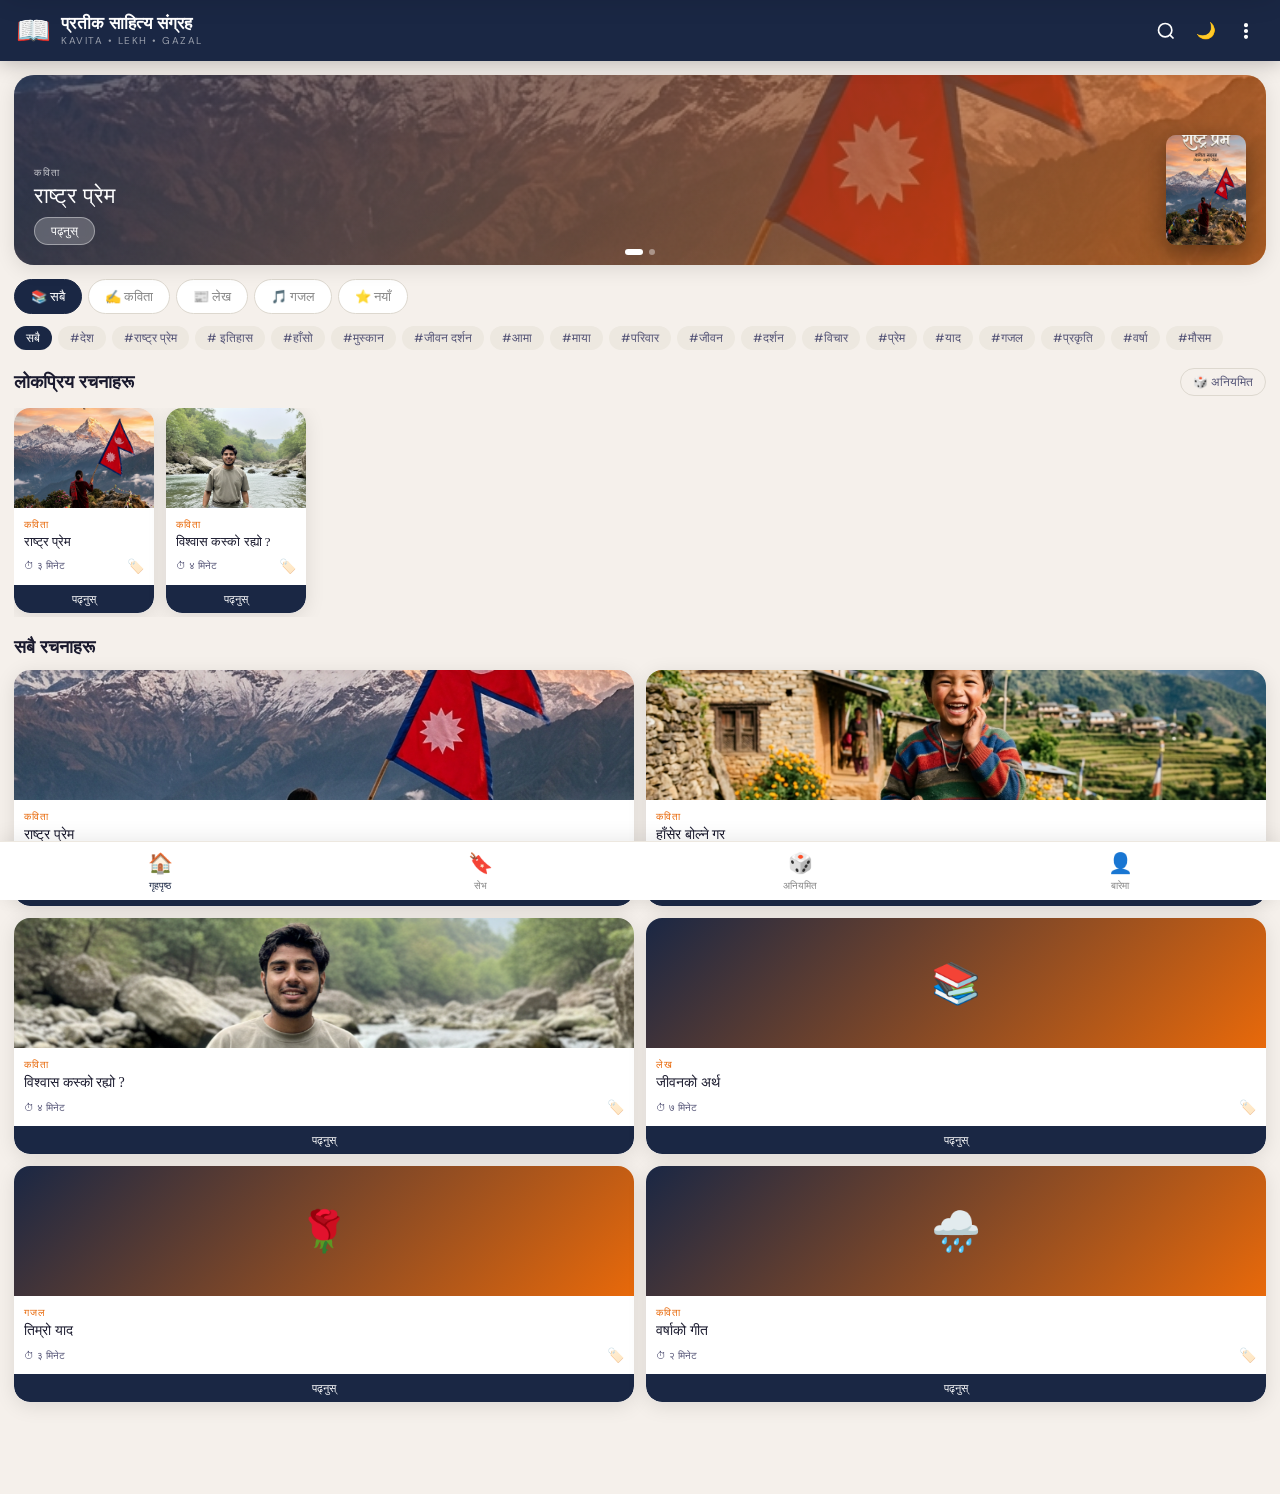
==== commit c43e85fa: "Update index.html" ====
--- a/index.html
+++ b/index.html
@@ -17,7 +17,6 @@
     <div class="logo-text">
       <span class="logo-main">प्रतीक साहित्य संग्रह</span>
       <span class="logo-sub">Kavita • Lekh • Gazal</span>
-      <span class="logo-clock" id="liveClock">...</span>
     </div>
   </div>
   <div class="header-right">
@@ -114,7 +113,7 @@
     <span class="nav-icon">🎲</span>
     <span class="nav-label" data-en="Random" data-ne="अनियमित">अनियमित</span>
   </button>
-  <button class="nav-item" onclick="showSection('about')">
+  <button class="nav-item" onclick="location.href='about.html'">
     <span class="nav-icon">👤</span>
     <span class="nav-label" data-en="About" data-ne="बारेमा">बारेमा</span>
   </button>
@@ -172,4 +171,5 @@
 <script src="js/bookmark.js"></script>
 <script src="js/share.js"></script>
 </body>
-</html>
+  </html>
+  
--- a/css/style.css
+++ b/css/style.css
@@ -90,6 +90,13 @@
   text-transform: uppercase;
   font-family: 'DM Sans', sans-serif;
 }
+.logo-clock {
+  font-size: 11px;
+  color: rgba(255,255,255,0.80);
+  font-family: 'DM Sans', sans-serif;
+  letter-spacing: 0.5px;
+  margin-top: 1px;
+}
 .header-right { display: flex; align-items: center; gap: 4px; }
 .icon-btn {
   background: none;
@@ -718,3 +725,4 @@
 ::-webkit-scrollbar { width: 4px; }
 ::-webkit-scrollbar-track { background: transparent; }
 ::-webkit-scrollbar-thumb { background: var(--border); border-radius: 4px; }
+  
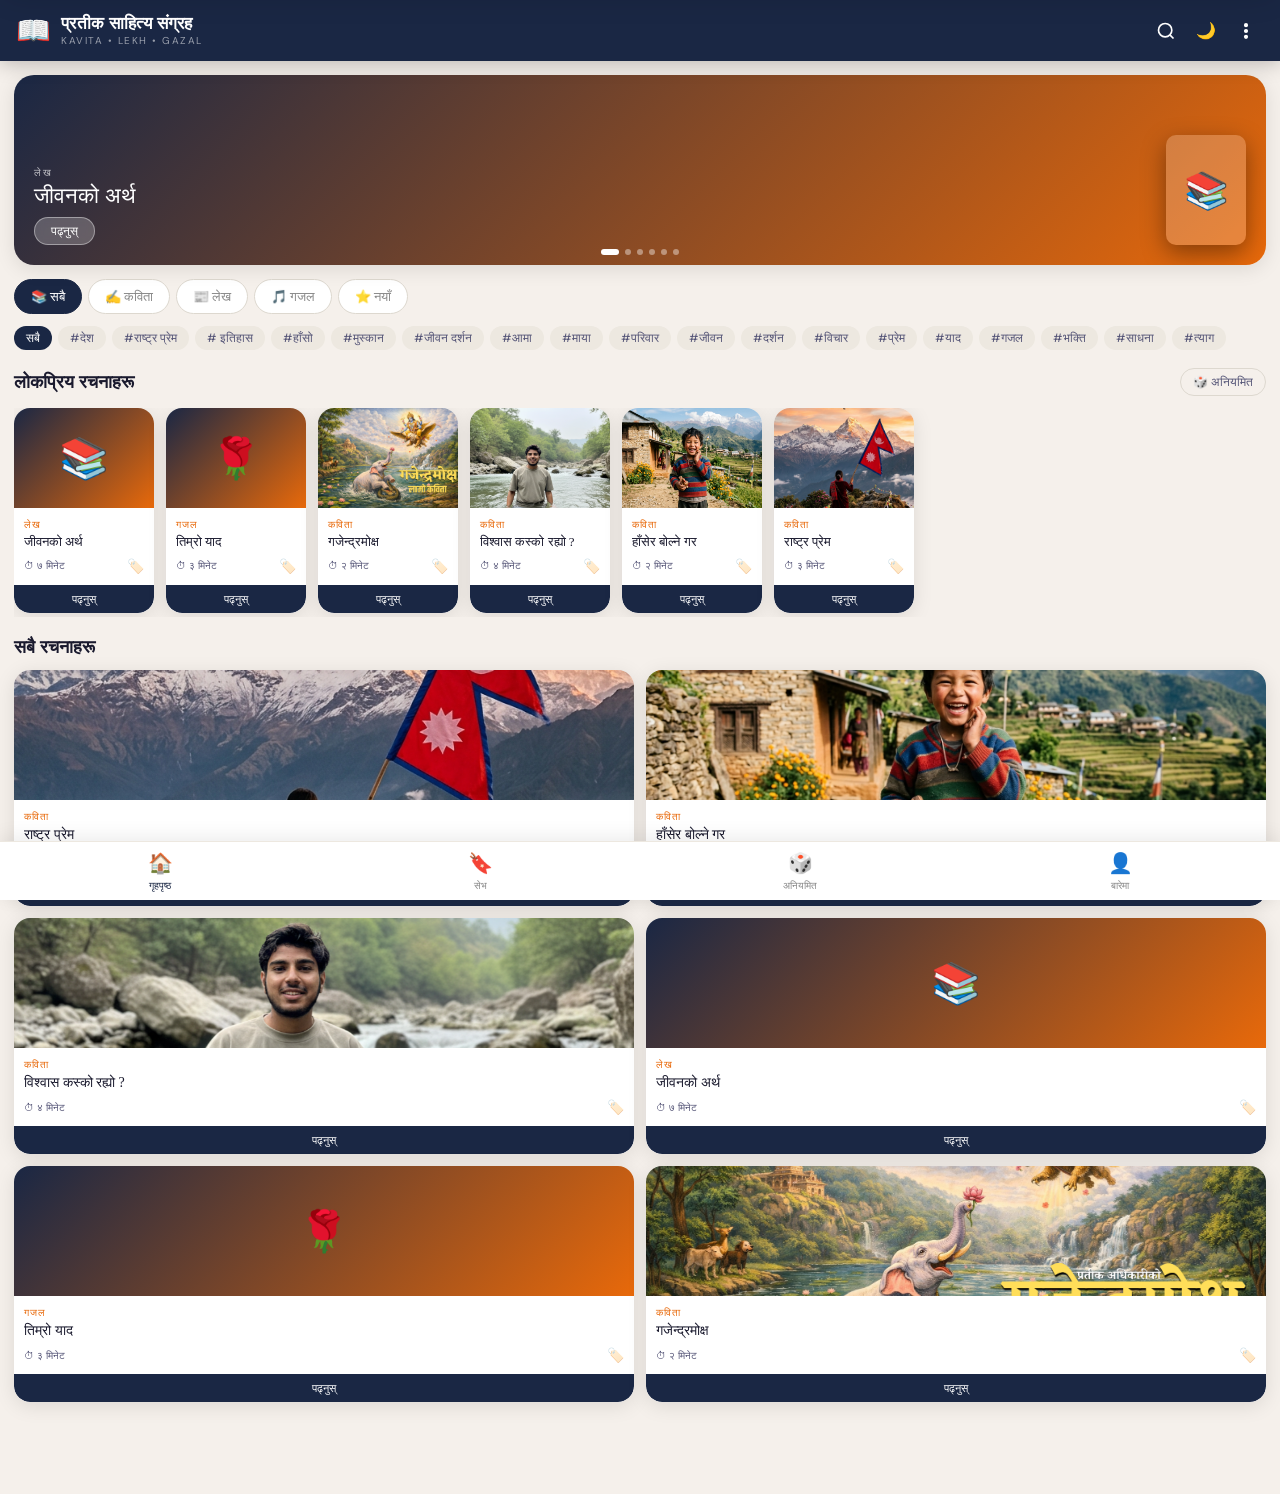
==== commit 5a3c9023: "Update index.html" ====
--- a/index.html
+++ b/index.html
@@ -164,12 +164,11 @@
 <!-- TOAST -->
 <div class="toast" id="toast"></div>
 
-<script src="data/kavita.js"></script>
-<script src="js/app.js"></script>
-<script src="js/search.js"></script>
-<script src="js/theme.js"></script>
-<script src="js/bookmark.js"></script>
-<script src="js/share.js"></script>
+<script src="data/kavita.js"></script> <script src="js/theme.js"></script> <script src="js/bookmark.js"></script> <script src="js/share.js"></script> <script src="js/app.js"></script> <script src="js/search.js"></script> <script>
+
+// सबै load भएपछ ि मात्र run गर्ने window.addEventListener('load', () => { setTimeout(startClock, 200);
+
+</script>
 </body>
   </html>
   
